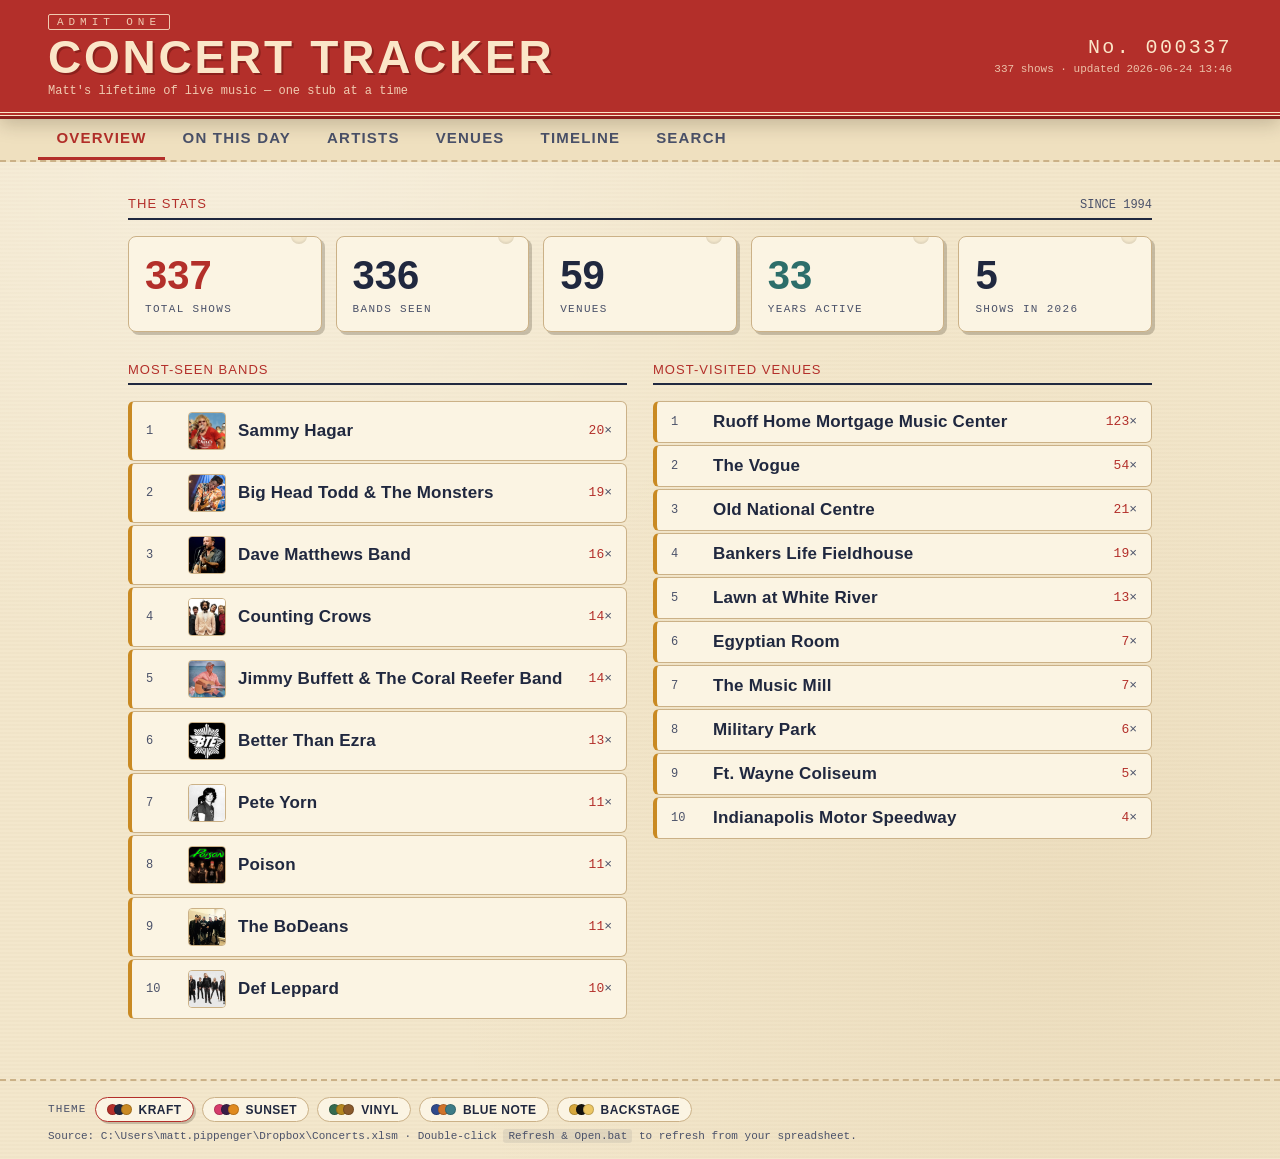
==== index.html @ ccbb8427 "Add artist photos, tour names, banner images, and UI improvements - Artist photos for top artists (B" ====
<!DOCTYPE html>
<html lang="en">
<head>
  <meta charset="utf-8" />
  <meta name="viewport" content="width=device-width, initial-scale=1" />
  <title>Concert Tracker</title>
  <link rel="stylesheet" href="styles.css" />
</head>
<body>
  <!-- top stub -->
  <header class="masthead">
    <div class="masthead-left">
      <div class="admit-one">ADMIT ONE</div>
      <h1 class="title">CONCERT&nbsp;TRACKER</h1>
      <div class="subtitle">Matt's lifetime of live music &mdash; one stub at a time</div>
    </div>
    <div class="masthead-right">
      <div class="serial" id="masthead-serial">No.&nbsp;000000</div>
      <div class="meta-line" id="masthead-meta">loading&hellip;</div>
    </div>
  </header>

  <nav class="tabs" id="tabs">
    <button class="tab is-active" data-view="overview">Overview</button>
    <button class="tab" data-view="onthisday">On This Day</button>
    <button class="tab" data-view="artists">Artists</button>
    <button class="tab" data-view="venues">Venues</button>
    <button class="tab" data-view="timeline">Timeline</button>
    <button class="tab" data-view="search">Search</button>
  </nav>

  <main id="app">
    <!-- views are rendered here by app.js -->
    <div class="loading" id="loading">Tearing the stub&hellip;</div>
  </main>

  <footer class="footer">
    <div class="theme-picker" id="theme-picker"><span class="tp-label">Theme</span></div>
    <span class="footer-hint"><span id="footer-meta"></span> &middot; Double-click <code>Refresh &amp; Open.bat</code> to refresh from your spreadsheet.</span>
  </footer>

  <!-- data + config load before the app logic -->
  <script src="config.js"></script>
  <script src="data.js"></script>
  <script src="tour-data.js"></script>
  <script src="app.js"></script>
</body>
</html>
---- styles.css ----
/* ===========================================================================
   Concert Tracker -- retro concert-ticket theme
   Warm kraft paper, deep red + navy ink, monospace serials, perforated stubs.
   No web fonts (fully offline): condensed system sans + Courier.
   =========================================================================== */

:root {
  --paper:      #f3e7cc;   /* kraft / cream background          */
  --paper-2:    #efe0bf;   /* slightly darker panel             */
  --card:       #fbf4e3;   /* ticket stock                      */
  --ink:        #20283f;   /* deep navy ink                     */
  --ink-soft:   #4a5169;
  --red:        #b32f2a;   /* stamp red                         */
  --red-deep:   #8c211d;
  --gold:       #c98a23;   /* mustard accent                    */
  --teal:       #2c6e6a;
  --line:       #cbb187;   /* hairline / perforation            */
  --shadow:     rgba(40, 28, 10, 0.22);

  --font-display: "Arial Narrow", "Oswald", "Helvetica Neue", Arial, sans-serif;
  --font-mono:    "Courier New", ui-monospace, monospace;
  --font-body:    "Helvetica Neue", Arial, system-ui, sans-serif;

  --stub-bg:    #20283f;   /* dark accent: ticket stub & detail head */
  --on-stub:    #fbf4e3;   /* text on --stub-bg                     */
  --on-red:     #fbe6c8;   /* text on the --red masthead            */
}

/* ===========================================================================
   THEME VARIANTS  (switchable live via the picker; saved to localStorage)
   Each overrides the palette + font pairing. Mono (Courier) stays for serials.
   =========================================================================== */

/* B -- Sunset Festival: warm peach, magenta-red, deep grape, tangerine */
html[data-theme="sunset"] {
  --paper: #fbe7d2; --paper-2: #f7d9bd; --card: #fff3e4;
  --ink: #3a1d46; --ink-soft: #6e4566;
  --red: #d63b6b; --red-deep: #a82753;
  --gold: #e08a1e; --teal: #c8527a;
  --line: #e6b78f; --shadow: rgba(120, 40, 60, 0.20);
  --stub-bg: #3a1d46; --on-stub: #fff3e4; --on-red: #fff3e4;
  --font-display: "Franklin Gothic Medium", "Arial Narrow", Impact, sans-serif;
  --font-body: "Trebuchet MS", "Segoe UI", Arial, sans-serif;
}

/* C -- Vintage Vinyl: aged paper, forest green, mustard, warm brown (serif) */
html[data-theme="vinyl"] {
  --paper: #ece3cf; --paper-2: #e3d8be; --card: #f6efdc;
  --ink: #2c2a22; --ink-soft: #5d5640;
  --red: #356b4f; --red-deep: #244c38;
  --gold: #b5871f; --teal: #8a5a2b;
  --line: #c8b78a; --shadow: rgba(50, 40, 20, 0.22);
  --stub-bg: #2c2a22; --on-stub: #f6efdc; --on-red: #f6efdc;
  --font-display: "Bookman Old Style", Georgia, "Times New Roman", serif;
  --font-body: Georgia, "Times New Roman", serif;
}

/* D -- Blue Note: cool ivory, indigo, burnt orange, slate */
html[data-theme="bluenote"] {
  --paper: #eef0e6; --paper-2: #e3e6d8; --card: #f8f9f1;
  --ink: #1c2740; --ink-soft: #46506a;
  --red: #2f4a8c; --red-deep: #213664;
  --gold: #d2742a; --teal: #3d7c87;
  --line: #c2c7b3; --shadow: rgba(30, 40, 60, 0.18);
  --stub-bg: #1c2740; --on-stub: #f8f9f1; --on-red: #f8f9f1;
  --font-display: "Century Gothic", "Gill Sans", "Trebuchet MS", sans-serif;
  --font-body: Verdana, "Segoe UI", Arial, sans-serif;
}

/* E -- Backstage (dark): charcoal, gold, cream text */
html[data-theme="backstage"] {
  --paper: #1b1916; --paper-2: #232019; --card: #2c2820;
  --ink: #f1e6cd; --ink-soft: #b9ab8c;
  --red: #d7a83c; --red-deep: #b3892a;
  --gold: #ecc663; --teal: #79b3a3;
  --line: #4a4334; --shadow: rgba(0, 0, 0, 0.45);
  --stub-bg: #12110e; --on-stub: #f1e6cd; --on-red: #1b1916;
  --font-display: "Arial Narrow", "Oswald", "Helvetica Neue", Arial, sans-serif;
  --font-body: "Helvetica Neue", Arial, system-ui, sans-serif;
}

* { box-sizing: border-box; }

html, body {
  margin: 0;
  padding: 0;
  background-color: var(--paper);
  /* subtle paper grain via layered gradients */
  background-image:
    radial-gradient(circle at 20% 10%, rgba(255,255,255,0.35) 0, transparent 40%),
    radial-gradient(circle at 85% 80%, rgba(180,140,70,0.10) 0, transparent 45%),
    repeating-linear-gradient(0deg, rgba(120,90,40,0.025) 0 2px, transparent 2px 4px);
  color: var(--ink);
  font-family: var(--font-body);
  font-size: 16px;
  -webkit-font-smoothing: antialiased;
}

/* ----------------------------------------------------------------- masthead */
.masthead {
  position: sticky;
  top: 0;
  z-index: 20;
  display: flex;
  justify-content: space-between;
  align-items: stretch;
  gap: 18px;
  padding: 14px clamp(16px, 4vw, 48px);
  background: var(--red);
  color: var(--on-red);
  border-bottom: 4px double var(--on-red);
  box-shadow: 0 3px 0 var(--red-deep), 0 8px 18px var(--shadow);
}
.masthead-left { display: flex; flex-direction: column; justify-content: center; }
.admit-one {
  font-family: var(--font-mono);
  font-size: 11px;
  letter-spacing: 0.45em;
  color: var(--on-red);
  border: 1px solid var(--on-red);
  opacity: 0.85;
  padding: 1px 8px;
  width: max-content;
  border-radius: 2px;
  margin-bottom: 6px;
}
.title {
  font-family: var(--font-display);
  font-weight: 800;
  font-stretch: condensed;
  letter-spacing: 0.06em;
  font-size: clamp(26px, 5vw, 46px);
  line-height: 0.95;
  margin: 0;
  text-transform: uppercase;
  text-shadow: 2px 2px 0 var(--red-deep);
}
.subtitle {
  font-family: var(--font-mono);
  font-size: 12px;
  margin-top: 4px;
  color: var(--on-red);
  opacity: 0.85;
}
.masthead-right {
  text-align: right;
  display: flex;
  flex-direction: column;
  justify-content: center;
  font-family: var(--font-mono);
}
.serial { font-size: clamp(14px, 2.4vw, 20px); letter-spacing: 0.12em; color: var(--on-red); }
.meta-line { font-size: 11px; color: var(--on-red); opacity: 0.8; margin-top: 4px; }

/* --------------------------------------------------------------------- tabs */
.tabs {
  position: sticky;
  top: 0;
  z-index: 15;
  display: flex;
  flex-wrap: wrap;
  gap: 0;
  padding: 0 clamp(8px, 3vw, 40px);
  background: var(--paper-2);
  border-bottom: 2px dashed var(--line);
}
.tab {
  appearance: none;
  border: none;
  background: transparent;
  font-family: var(--font-display);
  font-weight: 700;
  text-transform: uppercase;
  letter-spacing: 0.08em;
  font-size: 15px;
  color: var(--ink-soft);
  padding: 13px 18px 11px;
  cursor: pointer;
  border-bottom: 3px solid transparent;
  transition: color .12s, border-color .12s, background .12s;
}
.tab:hover { color: var(--ink); background: rgba(201,138,35,0.10); }
.tab.is-active { color: var(--red); border-bottom-color: var(--red); }

/* --------------------------------------------------------------------- main */
#app {
  max-width: 1080px;
  margin: 0 auto;
  padding: clamp(18px, 3vw, 34px) clamp(14px, 3vw, 28px) 60px;
}
.loading { text-align: center; font-family: var(--font-mono); padding: 80px 0; color: var(--ink-soft); }

.view-head {
  font-family: var(--font-display);
  text-transform: uppercase;
  letter-spacing: 0.08em;
  font-size: 13px;
  color: var(--red);
  border-bottom: 2px solid var(--ink);
  padding-bottom: 6px;
  margin: 30px 0 16px;
  display: flex;
  justify-content: space-between;
  align-items: baseline;
}
.view-head:first-child { margin-top: 0; }
.view-head .count-pill {
  font-family: var(--font-mono);
  font-size: 12px;
  color: var(--ink-soft);
  letter-spacing: 0;
}

/* ------------------------------------------------------------- stat tiles */
.tiles {
  display: grid;
  grid-template-columns: repeat(auto-fit, minmax(150px, 1fr));
  gap: 14px;
}
.tile {
  position: relative;
  background: var(--card);
  border: 1px solid var(--line);
  border-radius: 8px;
  padding: 18px 16px 16px;
  box-shadow: 3px 3px 0 var(--shadow);
  overflow: hidden;
}
.tile::before { /* punched corner */
  content: "";
  position: absolute;
  top: -9px; right: 14px;
  width: 16px; height: 16px;
  border-radius: 50%;
  background: var(--paper);
  box-shadow: inset 0 -2px 2px rgba(0,0,0,.08);
}
.tile .num {
  font-family: var(--font-display);
  font-weight: 800;
  font-size: 40px;
  line-height: 1;
  color: var(--ink);
}
.tile .label {
  font-family: var(--font-mono);
  font-size: 11px;
  text-transform: uppercase;
  letter-spacing: 0.12em;
  color: var(--ink-soft);
  margin-top: 8px;
}
.tile.accent .num { color: var(--red); }
.tile.accent2 .num { color: var(--teal); }

/* ------------------------------------------------------------ ticket cards */
.tickets { display: flex; flex-direction: column; gap: 16px; }

.ticket {
  position: relative;
  display: flex;
  background: var(--card);
  border: 1px solid var(--line);
  border-radius: 10px;
  box-shadow: 4px 4px 0 var(--shadow);
  overflow: hidden;
}
/* the perforated stub on the left */
.ticket .stub {
  flex: 0 0 96px;
  background: var(--stub-bg);
  color: var(--on-stub);
  display: flex;
  flex-direction: column;
  align-items: center;
  justify-content: center;
  text-align: center;
  padding: 12px 6px;
  position: relative;
}
.ticket .stub .mo {
  font-family: var(--font-display);
  font-weight: 800;
  font-size: 13px;
  letter-spacing: 0.18em;
  text-transform: uppercase;
  color: var(--gold);
}
.ticket .stub .day {
  font-family: var(--font-display);
  font-weight: 800;
  font-size: 38px;
  line-height: 1;
}
.ticket .stub .yr {
  font-family: var(--font-mono);
  font-size: 13px;
  margin-top: 4px;
  color: #d9c49a;
}
.ticket .stub .nodate {
  font-family: var(--font-mono);
  font-size: 11px;
  color: #d9c49a;
}
/* perforation line between stub and body */
.ticket .stub::after {
  content: "";
  position: absolute;
  right: -1px; top: 8px; bottom: 8px;
  border-right: 2px dashed rgba(251,244,227,0.55);
}
/* notch circles top & bottom of the perforation */
.ticket::before, .ticket::after {
  content: "";
  position: absolute;
  left: 88px;
  width: 16px; height: 16px;
  background: var(--paper);
  border-radius: 50%;
  z-index: 2;
}
.ticket::before { top: -9px; }
.ticket::after  { bottom: -9px; }

.ticket .body {
  flex: 1 1 auto;
  padding: 14px 18px;
  min-width: 0;
}
.ticket .headliner {
  font-family: var(--font-display);
  font-weight: 800;
  font-size: clamp(19px, 3vw, 25px);
  text-transform: uppercase;
  letter-spacing: 0.02em;
  line-height: 1.05;
  color: var(--ink);
}
.ticket .support {
  font-family: var(--font-body);
  font-size: 13px;
  color: var(--ink-soft);
  margin-top: 3px;
}
.ticket .support .w { color: var(--gold); font-weight: 700; }
.ticket .tour-name {
  font-family: var(--font-mono);
  font-size: 11px;
  text-transform: uppercase;
  letter-spacing: 0.1em;
  color: var(--teal);
  margin-top: 5px;
}
.ticket .venue {
  font-family: var(--font-mono);
  font-size: 13px;
  margin-top: 10px;
  color: var(--ink);
}
.ticket .venue .city { color: var(--ink-soft); }
.ticket .ticket-foot {
  margin-top: 12px;
  display: flex;
  align-items: center;
  justify-content: space-between;
  gap: 12px;
}
.ticket .barcode {
  height: 26px;
  flex: 1 1 auto;
  max-width: 240px;
  background-image: repeating-linear-gradient(
    90deg, var(--ink) 0 2px, transparent 2px 3px,
    var(--ink) 3px 4px, transparent 4px 7px,
    var(--ink) 7px 10px, transparent 10px 11px);
  opacity: 0.8;
}
.ticket .setlist-link {
  flex: 0 0 auto;
  font-family: var(--font-mono);
  font-size: 12px;
  font-weight: 700;
  letter-spacing: 0.04em;
  text-decoration: none;
  color: var(--red);
  border: 1px solid var(--red);
  border-radius: 4px;
  padding: 4px 9px;
  white-space: nowrap;
  transition: background .1s, color .1s, transform .08s;
}
.ticket .setlist-link:hover {
  background: var(--red);
  color: var(--on-red);
  transform: translateY(-1px);
}
.ticket .setlist-link .ext { font-size: 11px; }
/* exact (API-resolved) links are filled so they stand out from search links */
.ticket .setlist-link.is-direct {
  background: var(--red);
  color: var(--on-red);
}
.ticket .setlist-link.is-direct:hover {
  background: var(--red-deep);
  border-color: var(--red-deep);
}
/* clickable band names inside tickets */
.ticket .band-link {
  font: inherit;
  color: inherit;
  background: none;
  border: none;
  padding: 0;
  cursor: pointer;
  line-height: inherit;
  text-decoration: none;
}
/* supporting acts get a dotted underline to signal they're clickable */
.ticket .support .band-link { border-bottom: 1px dotted currentColor; }
.ticket .support .band-link:hover { color: var(--red); border-bottom-style: solid; }
/* the headliner is already prominent: underline only on hover */
.ticket .headliner .band-link:hover { color: var(--red); text-decoration: underline; }
/* clickable venue name -- same dotted-underline affordance as supporting acts */
.ticket .venue-link {
  font: inherit;
  color: inherit;
  background: none;
  border: none;
  padding: 0;
  cursor: pointer;
  line-height: inherit;
  border-bottom: 1px dotted currentColor;
}
.ticket .venue-link:hover { color: var(--red); border-bottom-style: solid; }
.ticket .badge {
  position: absolute;
  top: 10px; right: 12px;
  font-family: var(--font-display);
  font-weight: 800;
  text-transform: uppercase;
  letter-spacing: 0.08em;
  font-size: 11px;
  color: var(--red);
  border: 2px solid var(--red);
  border-radius: 4px;
  padding: 2px 8px;
  transform: rotate(6deg);
  opacity: 0.85;
}

/* clickable rows (artists / venues lists) ----------------------------------- */
.rowlist { display: flex; flex-direction: column; gap: 2px; }
.rowitem {
  display: flex;
  align-items: center;
  gap: 12px;
  width: 100%;
  text-align: left;
  background: var(--card);
  border: 1px solid var(--line);
  border-left: 4px solid var(--gold);
  border-radius: 6px;
  padding: 10px 14px;
  cursor: pointer;
  font: inherit;
  color: var(--ink);
  transition: transform .08s, box-shadow .08s, border-color .08s;
}
.rowitem:hover { transform: translateX(3px); box-shadow: 3px 3px 0 var(--shadow); border-left-color: var(--red); }
.rowitem .artist-thumb {
  width: 38px;
  height: 38px;
  object-fit: cover;
  border-radius: 4px;
  flex: 0 0 38px;
  border: 1px solid var(--line);
}
.rowitem .rank {
  font-family: var(--font-mono);
  font-size: 12px;
  color: var(--ink-soft);
  width: 30px;
  flex: 0 0 30px;
}
.rowitem .name {
  font-family: var(--font-display);
  font-weight: 700;
  font-size: 17px;
  letter-spacing: 0.01em;
  flex: 1 1 auto;
  min-width: 0;            /* allow the name to shrink & ellipsis instead of overflowing */
  white-space: nowrap;
  overflow: hidden;
  text-overflow: ellipsis;
}
.rowitem .cnt {
  font-family: var(--font-mono);
  font-size: 13px;
  color: var(--red);
  flex: 0 0 auto;
}
.rowitem .cnt .x { color: var(--ink-soft); }

/* ------------------------------------------------------------------ search */
.searchbar { position: relative; margin-bottom: 8px; }
.searchbar input {
  width: 100%;
  font-family: var(--font-mono);
  font-size: 16px;
  padding: 14px 16px;
  background: var(--card);
  border: 2px solid var(--ink);
  border-radius: 8px;
  color: var(--ink);
  box-shadow: 3px 3px 0 var(--shadow);
}
.searchbar input::placeholder { color: var(--ink-soft); }
.search-controls { display: flex; flex-wrap: wrap; gap: 8px; align-items: center; margin: 10px 0 18px; }
.chip {
  font-family: var(--font-mono);
  font-size: 12px;
  background: var(--card);
  border: 1px solid var(--line);
  border-radius: 20px;
  padding: 5px 12px;
  cursor: pointer;
  color: var(--ink-soft);
}
.chip.is-active { background: var(--ink); color: var(--card); border-color: var(--ink); }
.empty {
  font-family: var(--font-mono);
  color: var(--ink-soft);
  text-align: center;
  padding: 40px 0;
}

/* ---------------------------------------------------------------- detail */
.detail-head {
  background: var(--stub-bg);
  color: var(--on-stub);
  border-radius: 10px;
  padding: 18px 20px;
  margin-bottom: 18px;
  box-shadow: 4px 4px 0 var(--shadow);
}
.detail-head .back {
  font-family: var(--font-mono);
  font-size: 12px;
  color: var(--gold);
  cursor: pointer;
  background: none; border: none; padding: 0;
  margin-bottom: 10px;
}
.detail-head h2 {
  font-family: var(--font-display);
  font-weight: 800;
  text-transform: uppercase;
  font-size: clamp(24px, 4vw, 34px);
  margin: 0;
  letter-spacing: 0.02em;
}
.detail-head .aka {
  font-family: var(--font-mono);
  font-size: 12.5px;
  color: #e7d4ab;
  margin-top: 8px;
}
.detail-head .aka .aka-tag {
  display: inline-block;
  font-family: var(--font-display);
  font-weight: 800;
  text-transform: uppercase;
  letter-spacing: 0.12em;
  font-size: 10px;
  color: var(--stub-bg);
  background: var(--gold);
  padding: 2px 7px;
  border-radius: 3px;
  margin-right: 8px;
  transform: rotate(-1.5deg);
}
.detail-head .stat-line {
  font-family: var(--font-mono);
  font-size: 13px;
  color: #d9c49a;
  margin-top: 8px;
  display: flex;
  flex-wrap: wrap;
  gap: 6px 18px;
}
.detail-head .stat-line b { color: var(--on-stub); }
.detail-head-banner {
  position: relative;
  overflow: hidden;
}
.detail-head-banner::before {
  content: '';
  position: absolute;
  inset: 0;
  background: linear-gradient(to right, rgba(0,0,0,0.6) 0%, rgba(0,0,0,0.15) 60%, rgba(0,0,0,0) 100%);
  z-index: 0;
}
.detail-head-banner > *,
.detail-head-banner .detail-head-inner {
  position: relative;
  z-index: 1;
}
.detail-head-banner h2,
.detail-head-banner .stat-line,
.detail-head-banner .aka {
  text-shadow: 0 1px 4px rgba(0,0,0,0.8);
}
.detail-head-banner .back { text-shadow: 0 1px 3px rgba(0,0,0,0.8); }

.detail-head-inner {
  display: flex;
  align-items: flex-start;
  gap: 18px;
}
.detail-head-text { flex: 1 1 auto; min-width: 0; }
.detail-head .artist-photo {
  width: 110px;
  height: 110px;
  object-fit: cover;
  border-radius: 6px;
  flex: 0 0 110px;
  border: 2px solid var(--gold);
  box-shadow: 3px 3px 0 rgba(0,0,0,0.3);
}

/* ------------------------------------------------------------------ charts */
.chart-card {
  background: var(--card);
  border: 1px solid var(--line);
  border-radius: 10px;
  padding: 18px 18px 10px;
  box-shadow: 4px 4px 0 var(--shadow);
  margin-bottom: 22px;
}
.chart-card h3 {
  font-family: var(--font-display);
  text-transform: uppercase;
  letter-spacing: 0.06em;
  font-size: 16px;
  color: var(--ink);
  margin: 0 0 12px;
}
.chart-card svg { display: block; width: 100%; height: auto; overflow: visible; }
.chart-card .bar-rect { fill: var(--red); }
.chart-card .bar-rect.alt { fill: var(--teal); }
.chart-card .axis { stroke: var(--line); stroke-width: 1; }
.chart-card .axis-text { font-family: var(--font-mono); font-size: 10px; fill: var(--ink-soft); }
.chart-card .val-text  { font-family: var(--font-mono); font-size: 10px; fill: var(--ink); }
.chart-card .line-path { fill: none; stroke: var(--teal); stroke-width: 2.5; }
.chart-card .line-dot  { fill: var(--gold); stroke: var(--ink); stroke-width: 1; }

/* --------------------------------------------------------- fun stat strips */
.factgrid {
  display: grid;
  grid-template-columns: repeat(auto-fit, minmax(230px, 1fr));
  gap: 14px;
}
.fact {
  background: var(--card);
  border: 1px solid var(--line);
  border-radius: 8px;
  padding: 14px 16px;
  box-shadow: 3px 3px 0 var(--shadow);
  border-top: 4px solid var(--teal);
}
.fact .k {
  font-family: var(--font-mono);
  font-size: 11px;
  text-transform: uppercase;
  letter-spacing: 0.1em;
  color: var(--ink-soft);
}
.fact .v {
  font-family: var(--font-display);
  font-weight: 800;
  font-size: 22px;
  margin-top: 6px;
  color: var(--ink);
  line-height: 1.1;
}
.fact .sub { font-family: var(--font-mono); font-size: 11px; color: var(--ink-soft); margin-top: 4px; }
button.fact-link { font: inherit; color: inherit; text-align: left; cursor: pointer; width: 100%; }
button.fact-link:hover { border-top-color: var(--red); transform: translateY(-2px); box-shadow: 3px 5px 0 var(--shadow); transition: transform .08s, box-shadow .08s, border-color .08s; }

/* milestone callouts (On This Day) */
.milestone {
  background: var(--card);
  border: 1px dashed var(--gold);
  border-left: 5px solid var(--gold);
  border-radius: 8px;
  padding: 12px 16px;
  font-family: var(--font-body);
  margin-bottom: 10px;
}
.milestone .tag {
  font-family: var(--font-display);
  font-weight: 800;
  text-transform: uppercase;
  font-size: 12px;
  letter-spacing: 0.1em;
  color: var(--gold);
}
.milestone .txt { margin-top: 3px; color: var(--ink); }
.milestone .txt b { color: var(--red); }

/* ------------------------------------------------------------------ footer */
.footer {
  border-top: 2px dashed var(--line);
  padding: 16px clamp(16px, 4vw, 48px);
  display: flex;
  justify-content: space-between;
  flex-wrap: wrap;
  gap: 8px;
  font-family: var(--font-mono);
  font-size: 11px;
  color: var(--ink-soft);
}
.footer code { background: rgba(32,40,63,0.08); padding: 1px 5px; border-radius: 3px; }

/* ------------------------------------------------------------ theme picker */
.theme-picker { display: flex; align-items: center; flex-wrap: wrap; gap: 8px; }
.theme-picker .tp-label {
  font-family: var(--font-mono); font-size: 11px; color: var(--ink-soft);
  text-transform: uppercase; letter-spacing: 0.1em;
}
.swatch {
  display: inline-flex; align-items: center; gap: 7px;
  font-family: var(--font-display); font-weight: 700; font-size: 12px;
  text-transform: uppercase; letter-spacing: 0.04em;
  color: var(--ink);
  background: var(--card);
  border: 1px solid var(--line);
  border-radius: 20px;
  padding: 5px 11px 4px;
  cursor: pointer;
  transition: transform .08s, box-shadow .08s, border-color .08s;
}
.swatch:hover { transform: translateY(-1px); box-shadow: 2px 2px 0 var(--shadow); }
.swatch.is-active { border-color: var(--red); box-shadow: 2px 2px 0 var(--shadow); }
.swatch .dots { display: inline-flex; }
.swatch .dots i {
  width: 11px; height: 11px; border-radius: 50%;
  display: inline-block; margin-left: -4px;
  border: 1px solid rgba(0,0,0,0.18);
}
.swatch .dots i:first-child { margin-left: 0; }

/* two-column helper for overview */
.cols2 { display: grid; grid-template-columns: 1fr 1fr; gap: 26px; }
/* let the 1fr tracks shrink so long names truncate instead of widening the column */
.cols2 > div { min-width: 0; }
@media (max-width: 720px) {
  .cols2 { grid-template-columns: 1fr; }
  .ticket .stub { flex-basis: 78px; }
  .ticket::before, .ticket::after { left: 70px; }
}
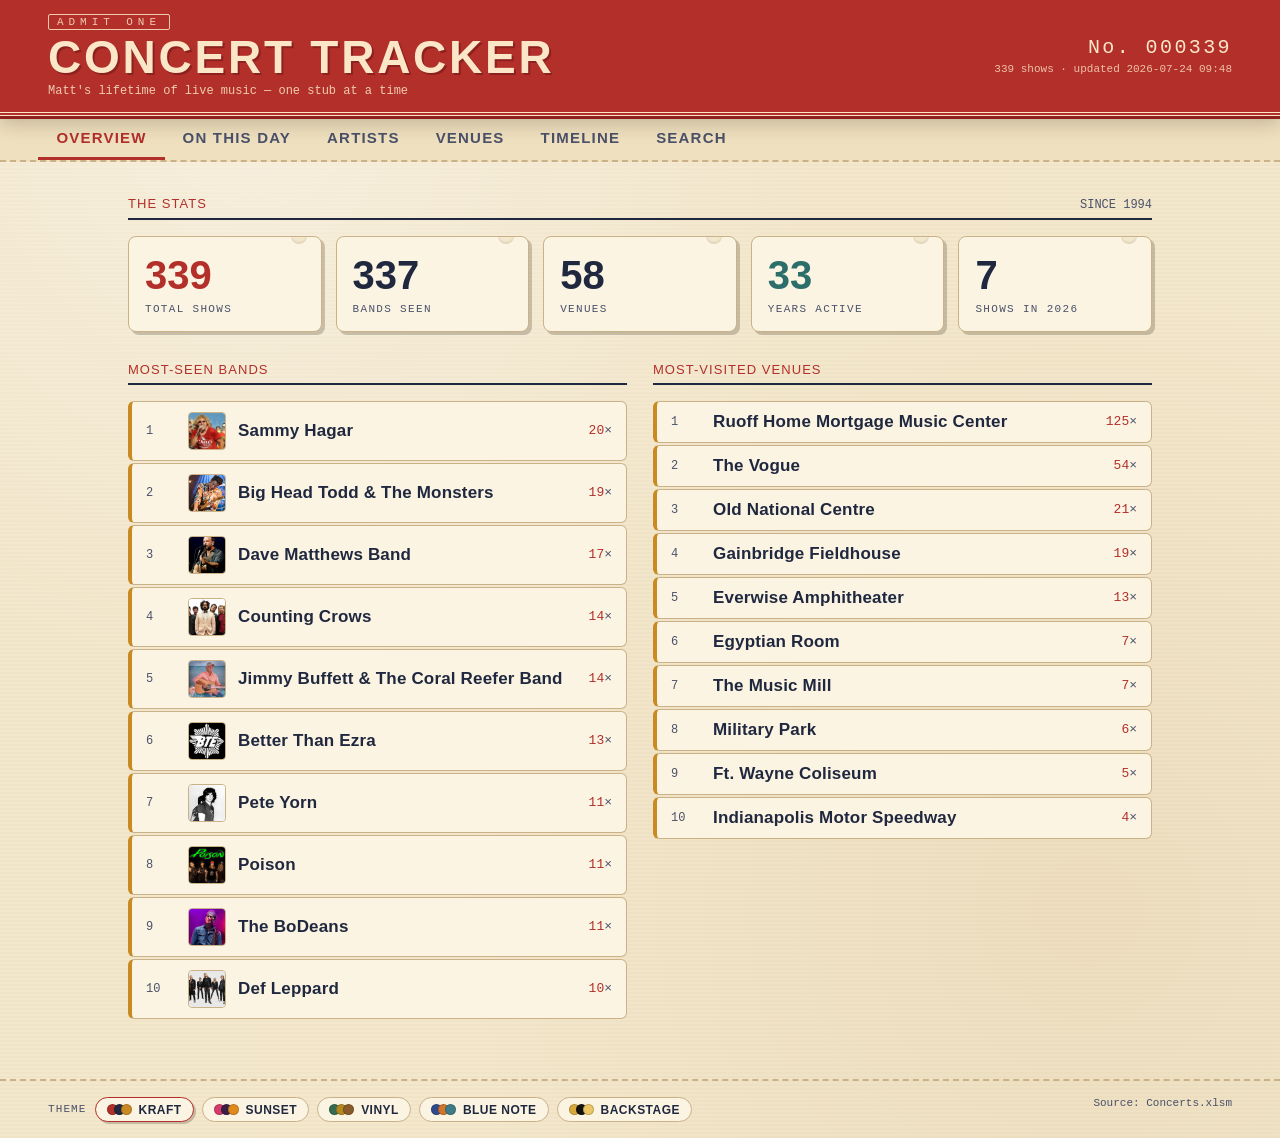
==== commit 84e54c1c: "Add PWA support, auto-push on refresh, tour name API integration - manifest.json + sw.js: installabl" ====
--- a/index.html
+++ b/index.html
@@ -4,6 +4,15 @@
   <meta charset="utf-8" />
   <meta name="viewport" content="width=device-width, initial-scale=1" />
   <title>Concert Tracker</title>
+
+  <!-- PWA -->
+  <link rel="manifest" href="manifest.json" />
+  <meta name="theme-color" content="#20283f" />
+  <meta name="apple-mobile-web-app-capable" content="yes" />
+  <meta name="apple-mobile-web-app-status-bar-style" content="black-translucent" />
+  <meta name="apple-mobile-web-app-title" content="Concerts" />
+  <link rel="apple-touch-icon" href="icon-192.png" />
+
   <link rel="stylesheet" href="styles.css" />
 </head>
 <body>
@@ -36,7 +45,7 @@
 
   <footer class="footer">
     <div class="theme-picker" id="theme-picker"><span class="tp-label">Theme</span></div>
-    <span class="footer-hint"><span id="footer-meta"></span> &middot; Double-click <code>Refresh &amp; Open.bat</code> to refresh from your spreadsheet.</span>
+    <span class="footer-hint"><span id="footer-meta"></span></span>
   </footer>
 
   <!-- data + config load before the app logic -->
@@ -44,5 +53,11 @@
   <script src="data.js"></script>
   <script src="tour-data.js"></script>
   <script src="app.js"></script>
+
+  <script>
+    if ('serviceWorker' in navigator) {
+      navigator.serviceWorker.register('./sw.js').catch(console.error);
+    }
+  </script>
 </body>
 </html>
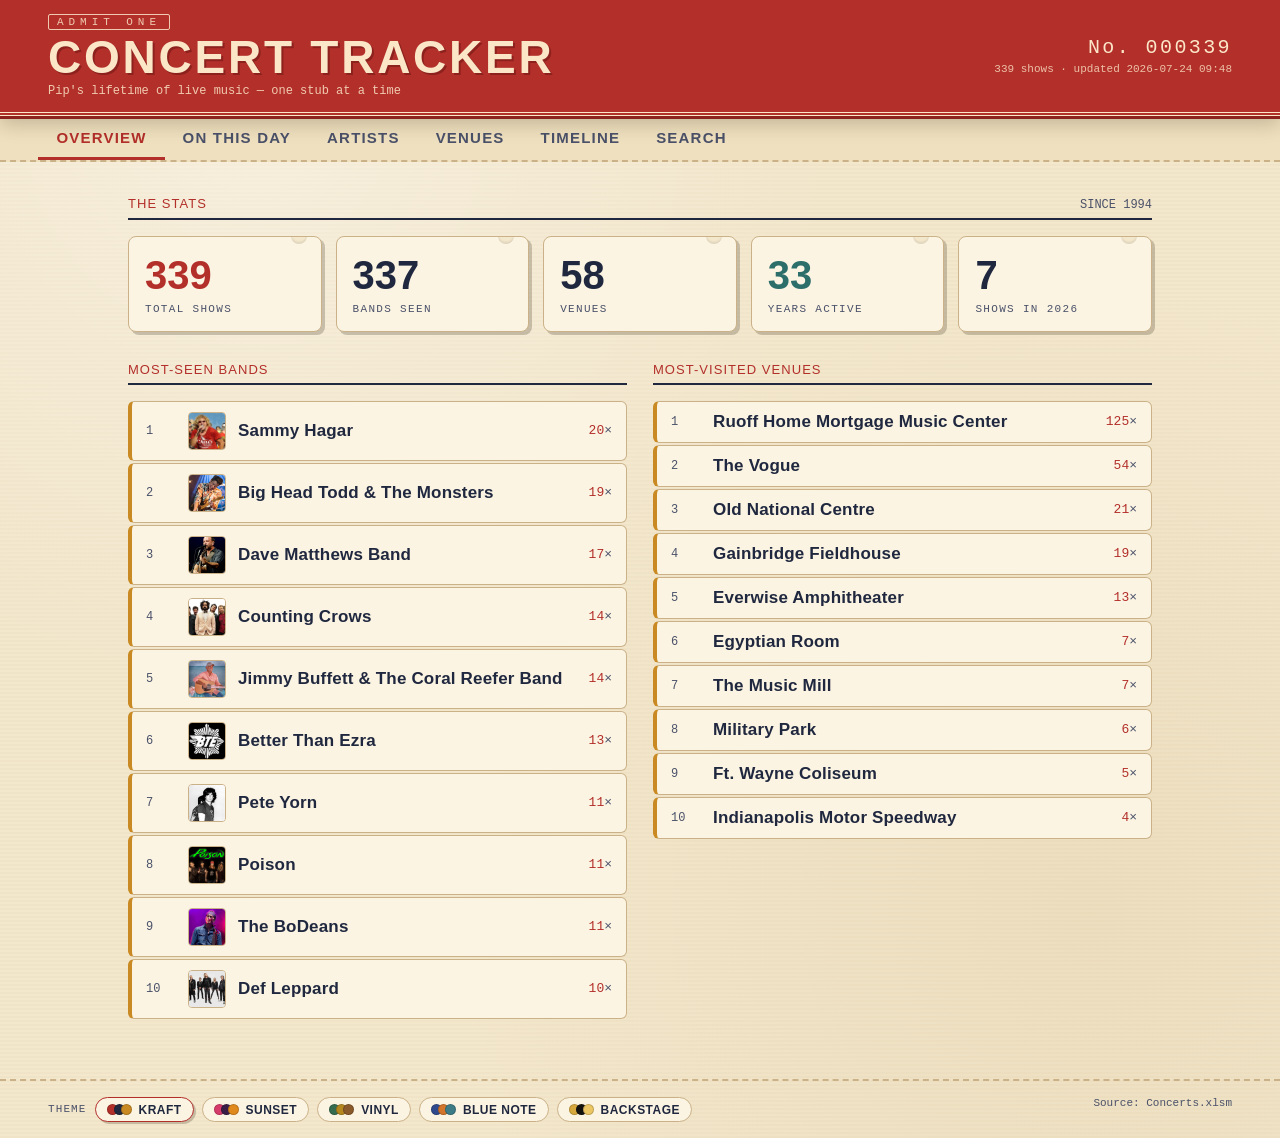
==== commit f4602ab4: "Rename to Pip's Concert Tracker, add Mac auto-update automation - index.html/manifest.json: subtitle" ====
--- a/index.html
+++ b/index.html
@@ -3,7 +3,7 @@
 <head>
   <meta charset="utf-8" />
   <meta name="viewport" content="width=device-width, initial-scale=1" />
-  <title>Concert Tracker</title>
+  <title>Pip's Concert Tracker</title>
 
   <!-- PWA -->
   <link rel="manifest" href="manifest.json" />
@@ -21,13 +21,23 @@
     <div class="masthead-left">
       <div class="admit-one">ADMIT ONE</div>
       <h1 class="title">CONCERT&nbsp;TRACKER</h1>
-      <div class="subtitle">Matt's lifetime of live music &mdash; one stub at a time</div>
+      <div class="subtitle">Pip's lifetime of live music &mdash; one stub at a time</div>
     </div>
     <div class="masthead-right">
       <div class="serial" id="masthead-serial">No.&nbsp;000000</div>
       <div class="meta-line" id="masthead-meta">loading&hellip;</div>
+      <button class="nav-toggle" id="nav-toggle" aria-label="Open navigation">&#9776;</button>
     </div>
   </header>
+
+  <div class="mobile-nav" id="mobile-nav">
+    <button class="mobile-nav-item is-active" data-view="overview">Overview</button>
+    <button class="mobile-nav-item" data-view="onthisday">On This Day</button>
+    <button class="mobile-nav-item" data-view="artists">Artists</button>
+    <button class="mobile-nav-item" data-view="venues">Venues</button>
+    <button class="mobile-nav-item" data-view="timeline">Timeline</button>
+    <button class="mobile-nav-item" data-view="search">Search</button>
+  </div>
 
   <nav class="tabs" id="tabs">
     <button class="tab is-active" data-view="overview">Overview</button>
--- a/styles.css
+++ b/styles.css
@@ -755,6 +755,67 @@
 .cols2 { display: grid; grid-template-columns: 1fr 1fr; gap: 26px; }
 /* let the 1fr tracks shrink so long names truncate instead of widening the column */
 .cols2 > div { min-width: 0; }
+/* ---------------------------------------------------------- hamburger nav (mobile) */
+.nav-toggle {
+  display: none;
+  appearance: none;
+  -webkit-appearance: none;
+  background: transparent;
+  border: 1px solid rgba(251, 228, 200, 0.7);
+  color: var(--on-red);
+  font-size: 20px;
+  line-height: 1;
+  padding: 6px 11px;
+  border-radius: 3px;
+  cursor: pointer;
+  align-self: center;
+  flex-shrink: 0;
+  transition: background .12s;
+  -webkit-tap-highlight-color: transparent;
+}
+.nav-toggle:hover { background: rgba(255,255,255,0.12); }
+
+.mobile-nav {
+  display: none;
+  position: fixed;
+  left: 0;
+  right: 0;
+  z-index: 19;
+  flex-direction: column;
+  background: var(--paper);
+  border-bottom: 2px dashed var(--line);
+  box-shadow: 0 6px 24px var(--shadow);
+}
+.mobile-nav.is-open { display: flex; }
+
+.mobile-nav-item {
+  appearance: none;
+  border: none;
+  border-top: 1px dashed var(--line);
+  background: transparent;
+  font-family: var(--font-display);
+  font-weight: 700;
+  text-transform: uppercase;
+  letter-spacing: 0.08em;
+  font-size: 17px;
+  color: var(--ink-soft);
+  padding: 15px 20px;
+  text-align: left;
+  cursor: pointer;
+  transition: color .1s, background .1s;
+}
+.mobile-nav-item:first-child { border-top: none; }
+.mobile-nav-item:hover  { background: rgba(201,138,35,0.08); color: var(--ink); }
+.mobile-nav-item.is-active { color: var(--red); }
+
+@media (max-width: 640px) {
+  .nav-toggle { display: block; }
+  .tabs { display: none; }
+  .masthead-right .serial,
+  .masthead-right .meta-line { display: none; }
+  .masthead-right { justify-content: center; }
+}
+
 @media (max-width: 720px) {
   .cols2 { grid-template-columns: 1fr; }
   .ticket .stub { flex-basis: 78px; }
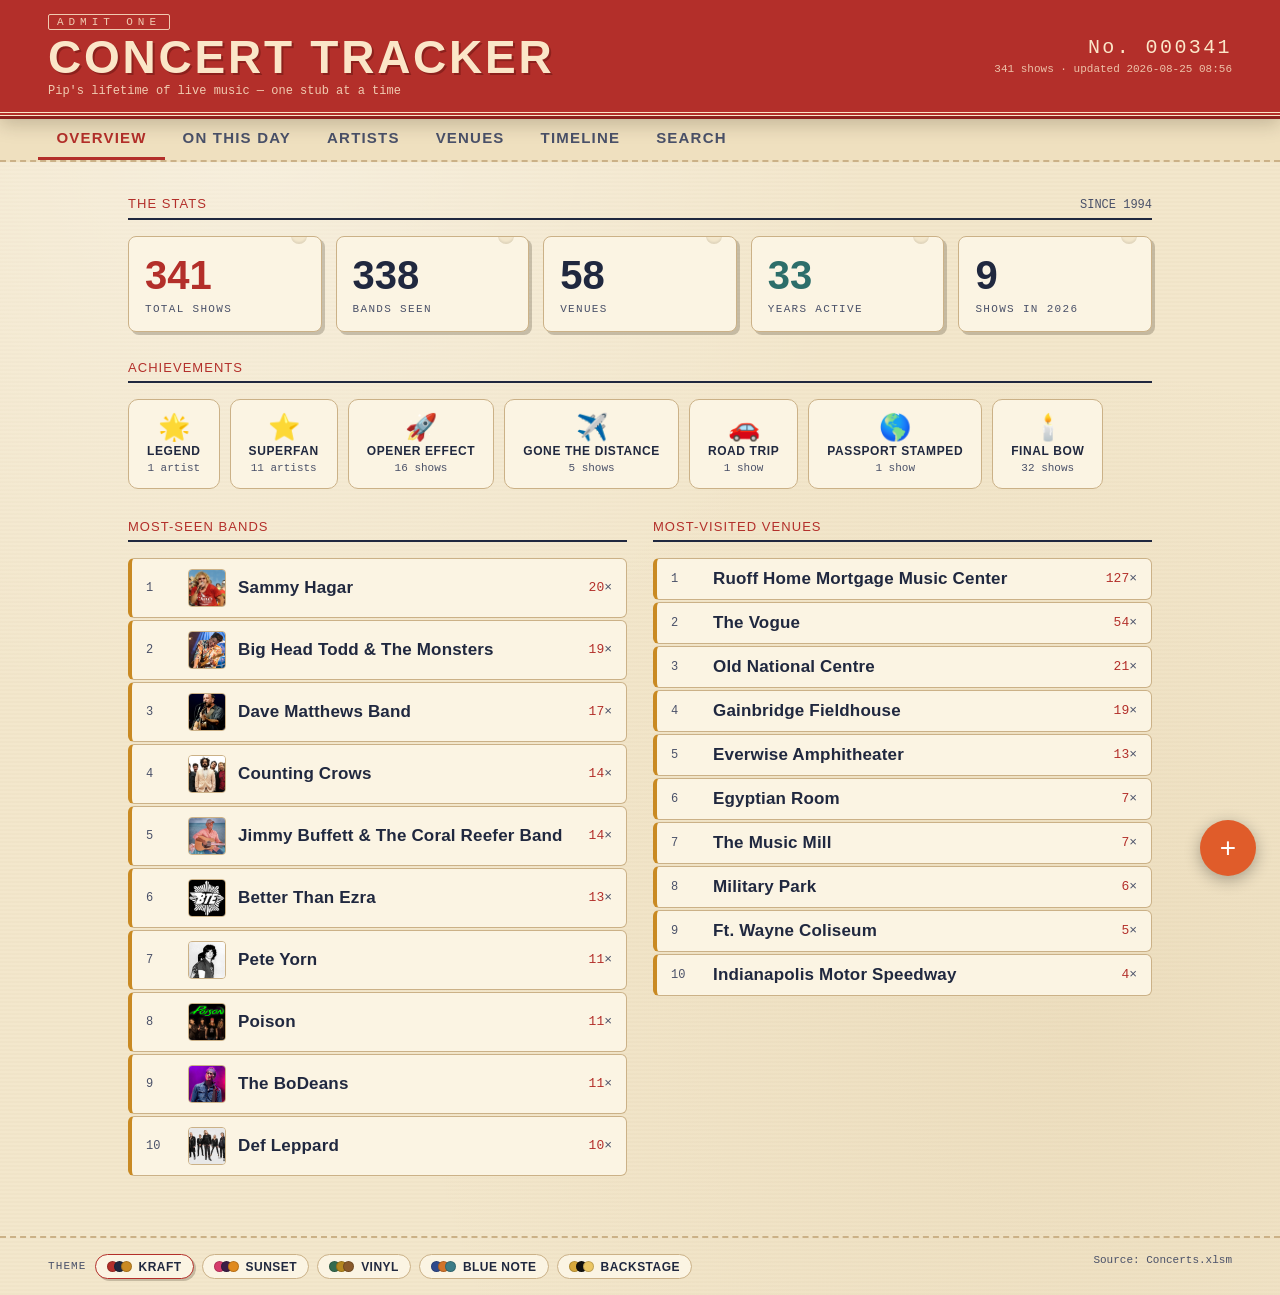
==== commit 994b0360: "Add floating + button, modal shell, and settings/credentials screen Co-Authored-By: Claude Sonnet 4." ====
--- a/index.html
+++ b/index.html
@@ -69,5 +69,17 @@
       navigator.serviceWorker.register('./sw.js').catch(console.error);
     }
   </script>
+
+  <!-- Add Show -->
+  <button class="add-show-fab" id="add-show-fab" aria-label="Add a show">+</button>
+
+  <div class="add-modal-overlay" id="add-modal-overlay" aria-hidden="true">
+    <div class="add-modal" id="add-modal" role="dialog" aria-modal="true" aria-label="Add Show">
+      <button class="add-modal-close" id="add-modal-close" aria-label="Close">&times;</button>
+      <div class="add-modal-body" id="add-modal-body">
+        <!-- content rendered by app.js -->
+      </div>
+    </div>
+  </div>
 </body>
 </html>
--- a/styles.css
+++ b/styles.css
@@ -332,7 +332,6 @@
   font-family: var(--font-display);
   font-weight: 800;
   font-size: clamp(19px, 3vw, 25px);
-  text-transform: uppercase;
   letter-spacing: 0.02em;
   line-height: 1.05;
   color: var(--ink);
@@ -821,3 +820,187 @@
   .ticket .stub { flex-basis: 78px; }
   .ticket::before, .ticket::after { left: 70px; }
 }
+
+/* ===========================================================================
+   BADGES & ACHIEVEMENTS
+   =========================================================================== */
+
+/* achievement grid on overview page */
+.achievement-grid {
+  display: flex;
+  flex-wrap: wrap;
+  gap: 10px;
+  margin-bottom: 8px;
+}
+.achievement {
+  appearance: none;
+  -webkit-appearance: none;
+  display: flex;
+  flex-direction: column;
+  align-items: center;
+  gap: 4px;
+  background: var(--card);
+  border: 1px solid var(--line);
+  border-radius: 10px;
+  padding: 14px 18px;
+  min-width: 88px;
+  cursor: pointer;
+  transition: transform .12s, box-shadow .12s;
+  -webkit-tap-highlight-color: transparent;
+}
+.achievement:hover {
+  transform: translateY(-2px);
+  box-shadow: 0 4px 12px var(--shadow);
+}
+.ach-icon  { font-size: 26px; line-height: 1; }
+.ach-name  { font-family: var(--font-display); font-weight: 700; font-size: 12px; text-transform: uppercase; letter-spacing: 0.05em; color: var(--ink); }
+.ach-count { font-family: var(--font-mono); font-size: 11px; color: var(--ink-soft); }
+
+/* per-show badge icons on ticket cards */
+.show-badges {
+  display: flex;
+  gap: 3px;
+  flex-wrap: wrap;
+  margin-bottom: 5px;
+}
+.show-badge {
+  font-size: 15px;
+  cursor: pointer;
+  display: inline-block;
+  border-radius: 4px;
+  padding: 1px 2px;
+  transition: background .1s;
+  -webkit-tap-highlight-color: transparent;
+  line-height: 1.3;
+}
+.show-badge:hover { background: var(--line); }
+
+/* superfan/legend tag on artist detail page */
+.superfan-badge {
+  display: inline-block;
+  font-family: var(--font-display);
+  font-weight: 700;
+  font-size: 13px;
+  color: var(--gold);
+  text-transform: uppercase;
+  letter-spacing: 0.05em;
+  margin-bottom: 6px;
+}
+
+/* badge detail view — final bow artist list */
+.badge-artists {
+  margin: 12px 20px 4px;
+  display: flex;
+  flex-direction: column;
+  gap: 8px;
+}
+.badge-artist-row {
+  font-family: var(--font-body);
+  font-size: 14px;
+  color: var(--ink-soft);
+  padding: 10px 14px;
+  background: var(--card);
+  border: 1px solid var(--line);
+  border-radius: 6px;
+  line-height: 1.5;
+}
+.badge-artist-row strong { color: var(--ink); }
+.badge-count { color: var(--ink-soft); font-size: 12px; }
+
+/* badge detail view — opener effect note */
+.badge-note {
+  margin: 12px 20px 4px;
+  font-family: var(--font-body);
+  font-size: 13px;
+  color: var(--ink-soft);
+  font-style: italic;
+}
+
+@media (max-width: 640px) {
+  .achievement-grid { gap: 8px; }
+  .achievement { min-width: 72px; padding: 12px 12px; }
+  .ach-icon { font-size: 22px; }
+  .ach-name { font-size: 11px; }
+}
+
+/* ------------------------------------------------------------------ Add Show */
+.add-show-fab {
+  position: fixed;
+  bottom: 24px;
+  right: 24px;
+  width: 56px;
+  height: 56px;
+  border-radius: 50%;
+  background: var(--accent, #e05c2a);
+  color: #fff;
+  font-size: 28px;
+  line-height: 1;
+  border: none;
+  cursor: pointer;
+  box-shadow: 0 4px 16px rgba(0,0,0,0.3);
+  z-index: 200;
+  display: flex;
+  align-items: center;
+  justify-content: center;
+  transition: transform 0.15s, box-shadow 0.15s;
+}
+.add-show-fab:hover { transform: scale(1.08); box-shadow: 0 6px 20px rgba(0,0,0,0.35); }
+.add-show-fab:active { transform: scale(0.96); }
+
+.add-modal-overlay {
+  position: fixed;
+  inset: 0;
+  background: rgba(0,0,0,0.6);
+  z-index: 300;
+  display: none;
+  align-items: flex-start;
+  justify-content: center;
+  padding: 16px;
+  overflow-y: auto;
+}
+.add-modal-overlay.is-open { display: flex; }
+
+.add-modal {
+  background: var(--surface, #fff);
+  border-radius: 12px;
+  width: 100%;
+  max-width: 540px;
+  margin: auto;
+  padding: 24px;
+  position: relative;
+  box-shadow: 0 8px 32px rgba(0,0,0,0.25);
+}
+
+.add-modal-close {
+  position: absolute;
+  top: 12px;
+  right: 16px;
+  background: none;
+  border: none;
+  font-size: 24px;
+  cursor: pointer;
+  color: var(--ink-muted, #888);
+  line-height: 1;
+  padding: 4px 8px;
+}
+.add-modal-close:hover { color: var(--ink, #222); }
+
+.add-modal h2 { margin: 0 0 20px; font-size: 1.2rem; }
+
+/* Settings screen */
+.add-settings-field { margin-bottom: 16px; }
+.add-settings-field label { display: block; font-size: 0.8rem; font-weight: 600; margin-bottom: 4px; color: var(--ink-muted, #888); text-transform: uppercase; letter-spacing: 0.05em; }
+.add-settings-field input { width: 100%; box-sizing: border-box; padding: 10px 12px; border: 1px solid var(--border, #ddd); border-radius: 6px; font-size: 0.95rem; background: var(--surface, #fff); color: var(--ink, #222); }
+.add-settings-field input:focus { outline: 2px solid var(--accent, #e05c2a); border-color: transparent; }
+.add-settings-note { font-size: 0.78rem; color: var(--ink-muted, #888); margin-top: 4px; }
+.add-settings-note a { color: var(--accent, #e05c2a); }
+
+.add-btn-row { display: flex; gap: 10px; margin-top: 20px; }
+.add-btn { padding: 10px 20px; border-radius: 6px; border: none; font-size: 0.95rem; font-weight: 600; cursor: pointer; }
+.add-btn-primary { background: var(--accent, #e05c2a); color: #fff; }
+.add-btn-primary:hover { opacity: 0.9; }
+.add-btn-secondary { background: var(--surface-raised, #f0f0f0); color: var(--ink, #222); }
+.add-btn-secondary:hover { background: var(--border, #ddd); }
+
+.add-gear { background: none; border: none; cursor: pointer; font-size: 0.85rem; color: var(--ink-muted, #888); padding: 0; display: inline-flex; align-items: center; gap: 4px; }
+.add-gear:hover { color: var(--ink, #222); }
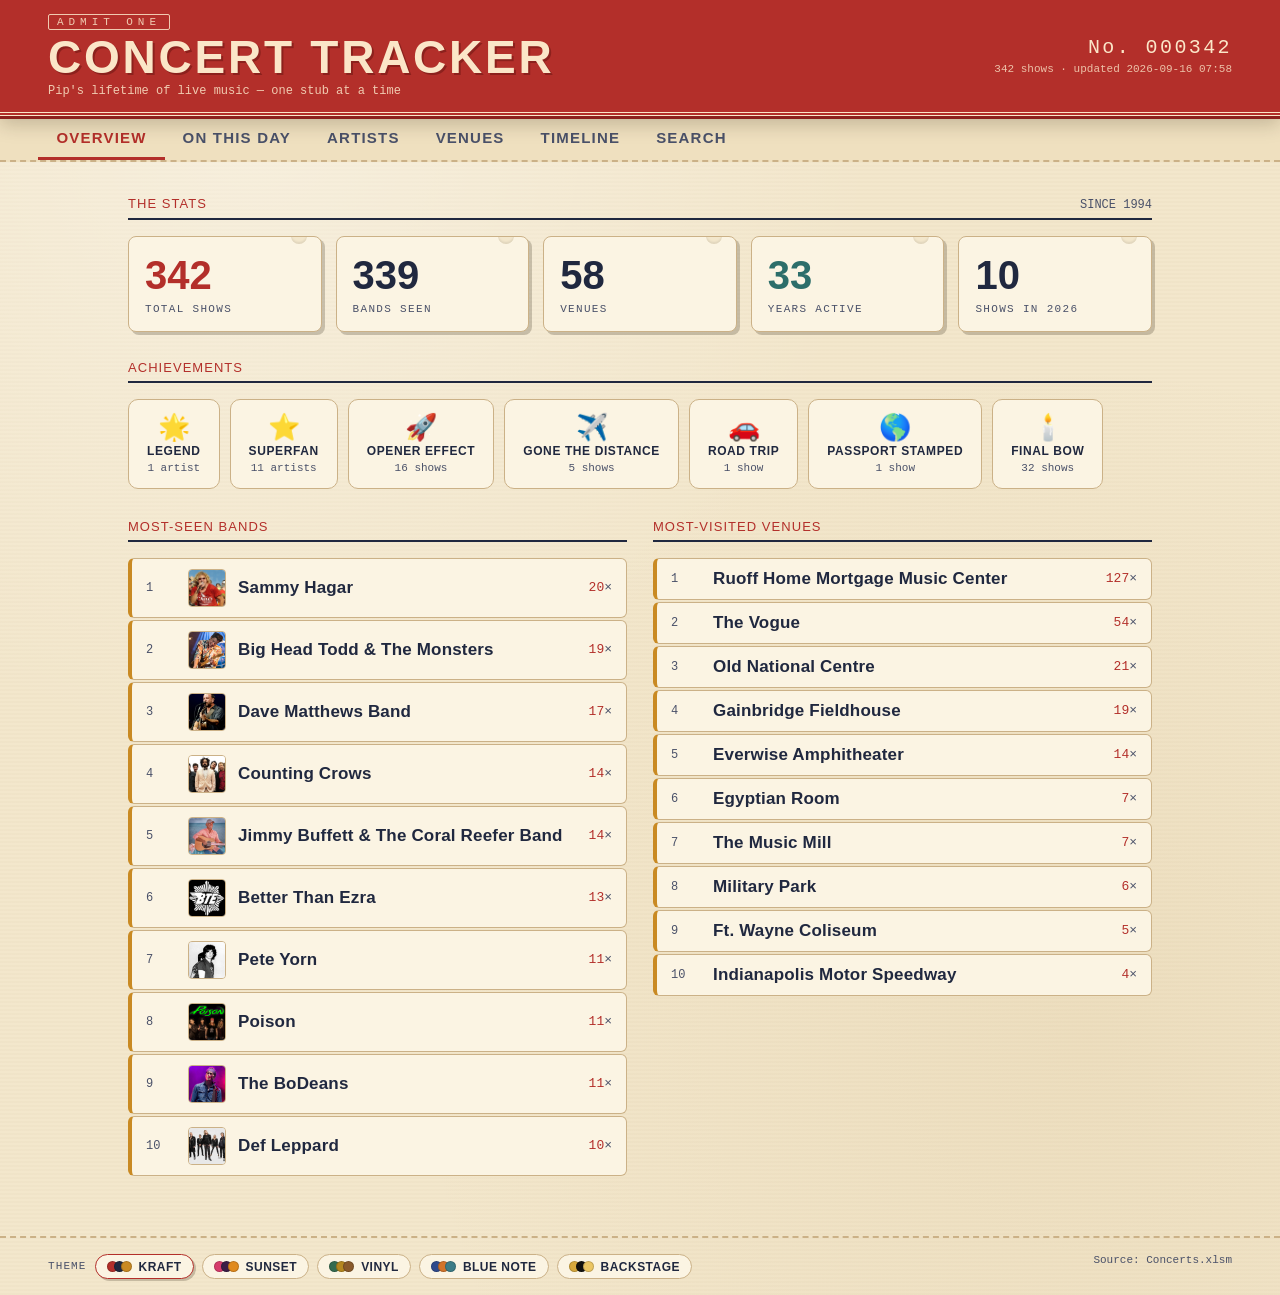
==== commit 080ac2e6: "Revert Add Show form feature Removes the setlist.fm autocomplete form, modal, floating + button, con" ====
--- a/index.html
+++ b/index.html
@@ -69,17 +69,5 @@
       navigator.serviceWorker.register('./sw.js').catch(console.error);
     }
   </script>
-
-  <!-- Add Show -->
-  <button class="add-show-fab" id="add-show-fab" aria-label="Add a show">+</button>
-
-  <div class="add-modal-overlay" id="add-modal-overlay" aria-hidden="true">
-    <div class="add-modal" id="add-modal" role="dialog" aria-modal="true" aria-label="Add Show">
-      <button class="add-modal-close" id="add-modal-close" aria-label="Close">&times;</button>
-      <div class="add-modal-body" id="add-modal-body">
-        <!-- content rendered by app.js -->
-      </div>
-    </div>
-  </div>
 </body>
 </html>
--- a/styles.css
+++ b/styles.css
@@ -922,85 +922,3 @@
   .ach-icon { font-size: 22px; }
   .ach-name { font-size: 11px; }
 }
-
-/* ------------------------------------------------------------------ Add Show */
-.add-show-fab {
-  position: fixed;
-  bottom: 24px;
-  right: 24px;
-  width: 56px;
-  height: 56px;
-  border-radius: 50%;
-  background: var(--accent, #e05c2a);
-  color: #fff;
-  font-size: 28px;
-  line-height: 1;
-  border: none;
-  cursor: pointer;
-  box-shadow: 0 4px 16px rgba(0,0,0,0.3);
-  z-index: 200;
-  display: flex;
-  align-items: center;
-  justify-content: center;
-  transition: transform 0.15s, box-shadow 0.15s;
-}
-.add-show-fab:hover { transform: scale(1.08); box-shadow: 0 6px 20px rgba(0,0,0,0.35); }
-.add-show-fab:active { transform: scale(0.96); }
-
-.add-modal-overlay {
-  position: fixed;
-  inset: 0;
-  background: rgba(0,0,0,0.6);
-  z-index: 300;
-  display: none;
-  align-items: flex-start;
-  justify-content: center;
-  padding: 16px;
-  overflow-y: auto;
-}
-.add-modal-overlay.is-open { display: flex; }
-
-.add-modal {
-  background: var(--surface, #fff);
-  border-radius: 12px;
-  width: 100%;
-  max-width: 540px;
-  margin: auto;
-  padding: 24px;
-  position: relative;
-  box-shadow: 0 8px 32px rgba(0,0,0,0.25);
-}
-
-.add-modal-close {
-  position: absolute;
-  top: 12px;
-  right: 16px;
-  background: none;
-  border: none;
-  font-size: 24px;
-  cursor: pointer;
-  color: var(--ink-muted, #888);
-  line-height: 1;
-  padding: 4px 8px;
-}
-.add-modal-close:hover { color: var(--ink, #222); }
-
-.add-modal h2 { margin: 0 0 20px; font-size: 1.2rem; }
-
-/* Settings screen */
-.add-settings-field { margin-bottom: 16px; }
-.add-settings-field label { display: block; font-size: 0.8rem; font-weight: 600; margin-bottom: 4px; color: var(--ink-muted, #888); text-transform: uppercase; letter-spacing: 0.05em; }
-.add-settings-field input { width: 100%; box-sizing: border-box; padding: 10px 12px; border: 1px solid var(--border, #ddd); border-radius: 6px; font-size: 0.95rem; background: var(--surface, #fff); color: var(--ink, #222); }
-.add-settings-field input:focus { outline: 2px solid var(--accent, #e05c2a); border-color: transparent; }
-.add-settings-note { font-size: 0.78rem; color: var(--ink-muted, #888); margin-top: 4px; }
-.add-settings-note a { color: var(--accent, #e05c2a); }
-
-.add-btn-row { display: flex; gap: 10px; margin-top: 20px; }
-.add-btn { padding: 10px 20px; border-radius: 6px; border: none; font-size: 0.95rem; font-weight: 600; cursor: pointer; }
-.add-btn-primary { background: var(--accent, #e05c2a); color: #fff; }
-.add-btn-primary:hover { opacity: 0.9; }
-.add-btn-secondary { background: var(--surface-raised, #f0f0f0); color: var(--ink, #222); }
-.add-btn-secondary:hover { background: var(--border, #ddd); }
-
-.add-gear { background: none; border: none; cursor: pointer; font-size: 0.85rem; color: var(--ink-muted, #888); padding: 0; display: inline-flex; align-items: center; gap: 4px; }
-.add-gear:hover { color: var(--ink, #222); }
